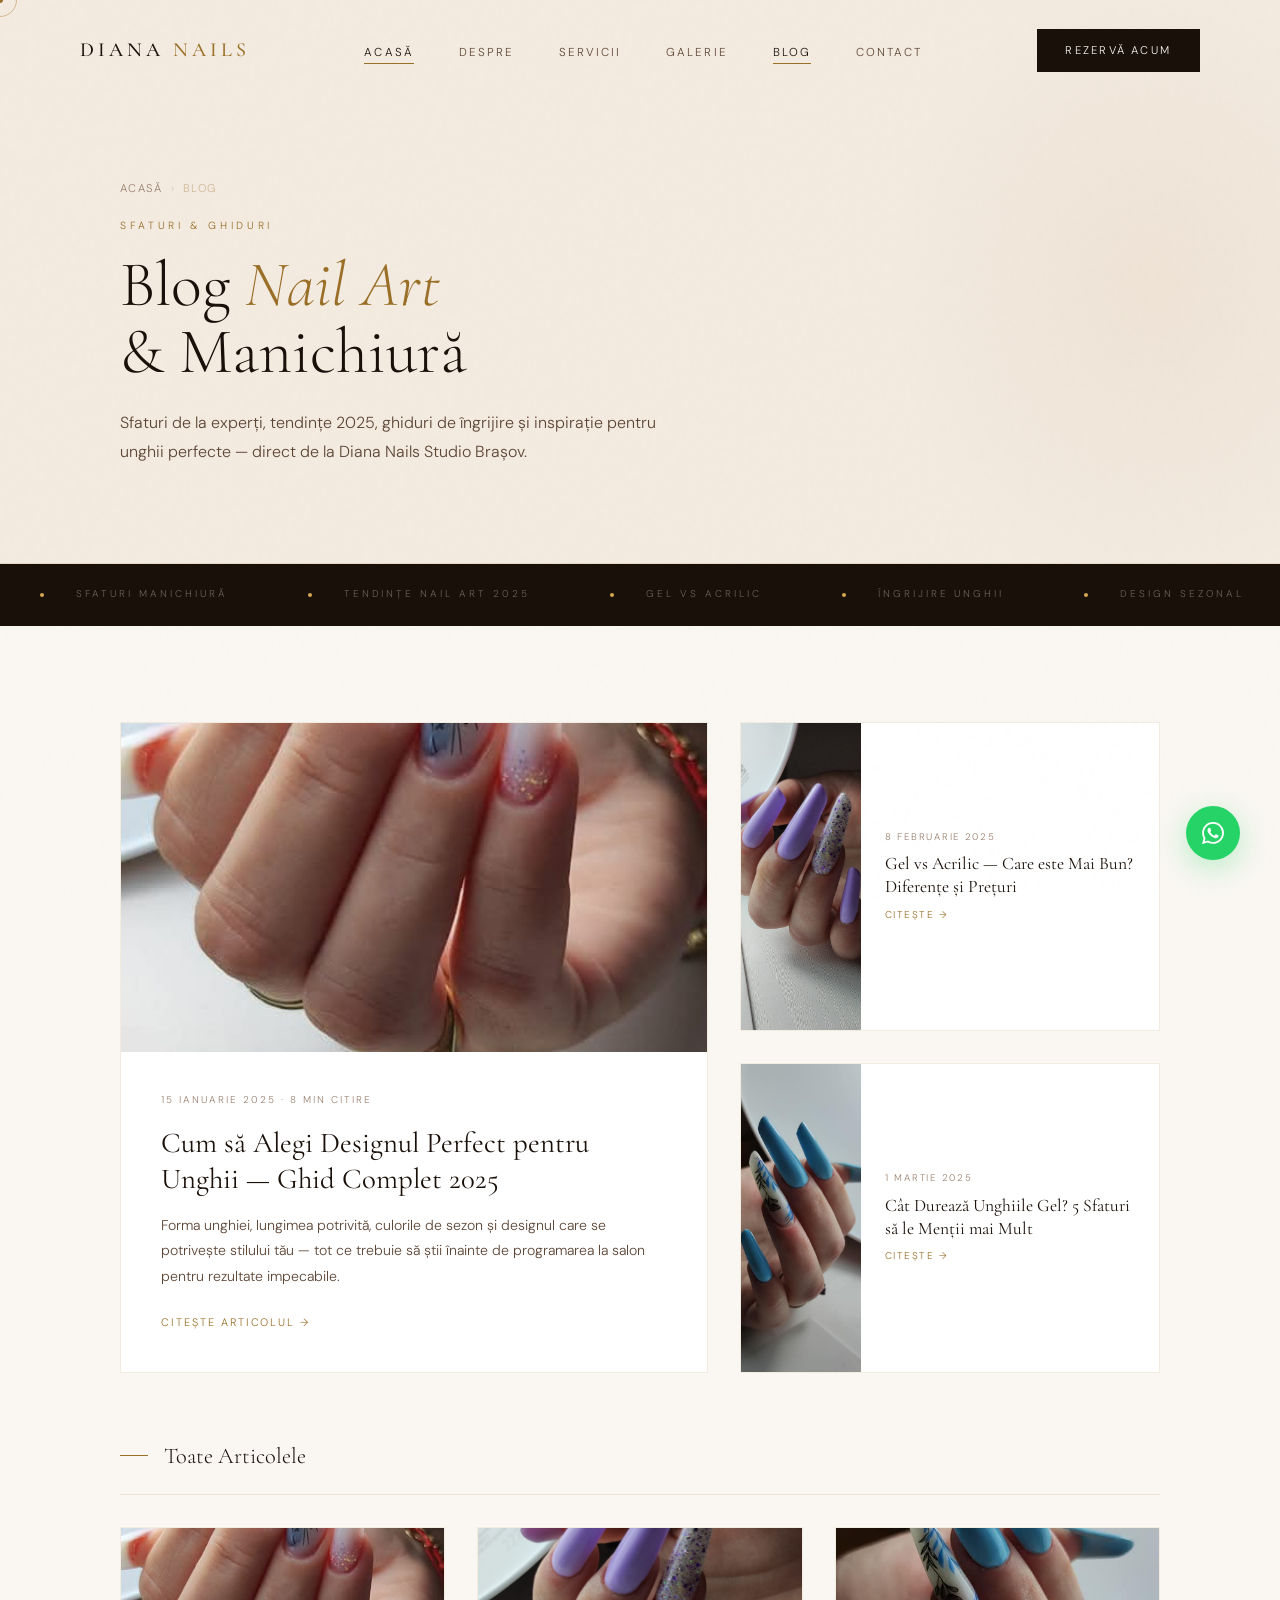
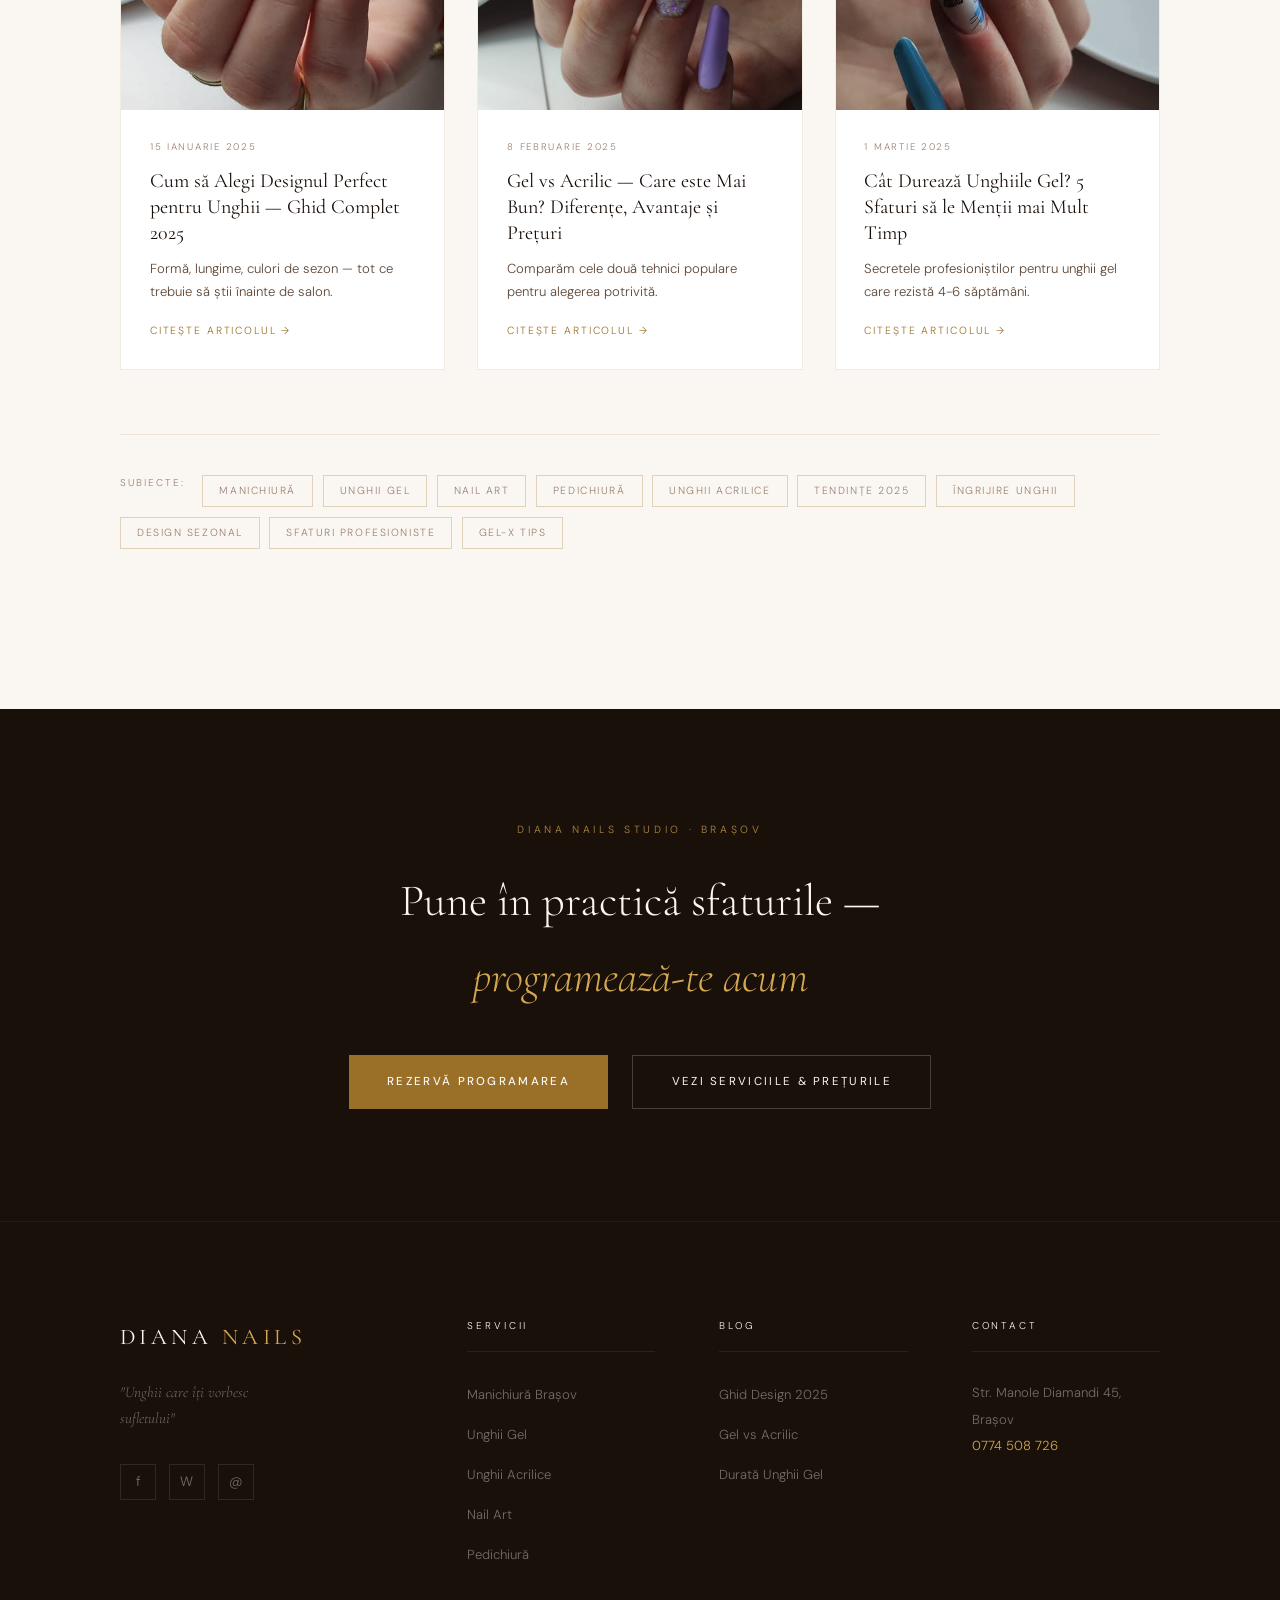
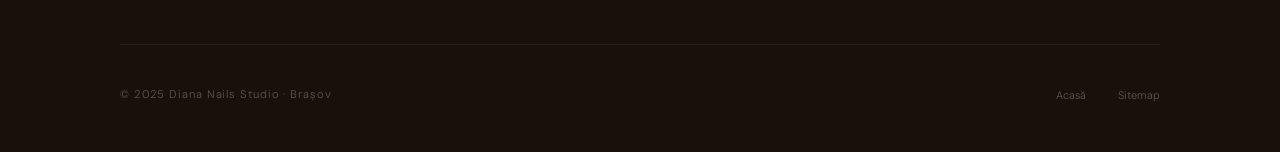
==== blog/index.html @ 29552ce3 "Initial commit — Diana Nails website" ====
<!DOCTYPE html>
<html lang="ro">
<head>
  <meta charset="UTF-8">
  <meta name="viewport" content="width=device-width, initial-scale=1.0">
  <title>Blog Manichiură Brașov — Sfaturi Unghii Gel & Nail Art | Diana Nails Studio</title>
  <meta name="description" content="Articole și sfaturi despre manichiură, unghii gel, nail art și îngrijirea unghiilor. Ghiduri utile de la Diana Nails Studio Brașov — expertul tău în unghii.">
  <meta name="keywords" content="blog manichiura brasov, sfaturi unghii gel, nail art idei, ingrijire unghii, tendinte nail art 2025, diana nails blog">
  <meta name="robots" content="index, follow">
  <link rel="canonical" href="https://diananails.ro/blog/">
  <meta property="og:title" content="Blog Manichiură & Nail Art | Diana Nails Studio Brașov">
  <meta property="og:description" content="Sfaturi, tendințe și ghiduri despre manichiură și nail art de la Diana Nails Studio Brașov.">
  <meta property="og:url" content="https://diananails.ro/blog/">
  <script type="application/ld+json">{"@context":"https://schema.org","@type":"BreadcrumbList","itemListElement":[{"@type":"ListItem","position":1,"name":"Acasă","item":"https://diananails.ro/"},{"@type":"ListItem","position":2,"name":"Blog","item":"https://diananails.ro/blog/"}]}</script>
  <script type="application/ld+json">{"@context":"https://schema.org","@type":"Blog","name":"Blog Diana Nails Studio","url":"https://diananails.ro/blog/","description":"Sfaturi și ghiduri despre manichiură, unghii gel și nail art de la Diana Nails Studio Brașov","publisher":{"@type":"NailSalon","name":"Diana Nails Studio","url":"https://diananails.ro"}}</script>
  <link rel="stylesheet" href="../styles.css">
  <style>
    .blog-section { padding: 6rem 0 10rem; }
    .blog-featured { display: grid; grid-template-columns: 1.4fr 1fr; gap: 2rem; margin-bottom: 4rem; }
    .blog-featured-main {
      background: #fff; border: 1px solid var(--border); text-decoration: none; color: inherit;
      display: flex; flex-direction: column;
      transition: box-shadow .4s, border-color .4s, transform .4s var(--ease-out);
    }
    .blog-featured-main:hover { box-shadow: var(--shadow-lg); border-color: var(--border-mid); transform: translateY(-5px); }
    .blog-featured-thumb { aspect-ratio: 16/9; background: var(--bg3); display: flex; align-items: center; justify-content: center; position: relative; overflow: hidden; }
    .blog-featured-cat { position: absolute; top: 1.5rem; left: 1.5rem; background: var(--gold); color: var(--cream-text); font-size: .58rem; letter-spacing: .2em; text-transform: uppercase; padding: .35rem .9rem; }
    .blog-featured-body { padding: 2.5rem; flex: 1; display: flex; flex-direction: column; }
    .blog-featured-date { font-size: .62rem; letter-spacing: .2em; text-transform: uppercase; color: var(--text-dim); margin-bottom: 1rem; }
    .blog-featured-title { font-family: 'Cormorant Garamond', serif; font-size: 1.8rem; font-weight: 400; color: var(--dark); line-height: 1.25; margin-bottom: 1rem; flex: 1; }
    .blog-featured-excerpt { font-size: .88rem; color: var(--text); line-height: 1.8; margin-bottom: 1.5rem; }
    .blog-read-more { font-size: .68rem; letter-spacing: .18em; text-transform: uppercase; color: var(--gold); display: flex; align-items: center; gap: .5rem; transition: gap .3s; }
    .blog-featured-main:hover .blog-read-more { gap: .9rem; }
    .blog-side { display: flex; flex-direction: column; gap: 2rem; }
    .blog-side-card {
      background: #fff; border: 1px solid var(--border); text-decoration: none; color: inherit;
      display: flex; gap: 0; flex: 1;
      transition: box-shadow .4s, border-color .3s, transform .4s var(--ease-out);
    }
    .blog-side-card:hover { box-shadow: var(--shadow); border-color: var(--border-mid); transform: translateY(-3px); }
    .blog-side-thumb { width: 120px; flex-shrink: 0; background: var(--bg3); display: flex; align-items: center; justify-content: center; position: relative; }
    .blog-side-cat { position: absolute; top: .8rem; left: .8rem; background: var(--gold); color: var(--cream-text); font-size: .52rem; letter-spacing: .15em; text-transform: uppercase; padding: .25rem .6rem; }
    .blog-side-body { padding: 1.5rem; display: flex; flex-direction: column; justify-content: center; }
    .blog-side-date { font-size: .6rem; letter-spacing: .18em; text-transform: uppercase; color: var(--text-dim); margin-bottom: .5rem; }
    .blog-side-title { font-family: 'Cormorant Garamond', serif; font-size: 1.1rem; font-weight: 400; color: var(--dark); line-height: 1.3; margin-bottom: .5rem; }
    .blog-side-link { font-size: .62rem; letter-spacing: .15em; text-transform: uppercase; color: var(--gold); }
    .blog-all-section { margin-top: 2rem; }
    .blog-all-title { font-family: 'Cormorant Garamond', serif; font-size: 1.4rem; font-weight: 300; color: var(--dark); margin-bottom: 2rem; padding-bottom: 1.2rem; border-bottom: 1px solid var(--border); display: flex; align-items: center; gap: 1rem; }
    .blog-all-title::before { content: ''; display: block; width: 28px; height: 1px; background: var(--gold); }
    .blog-grid { display: grid; grid-template-columns: repeat(3, 1fr); gap: 2rem; }
    .blog-card {
      background: #fff; border: 1px solid var(--border); text-decoration: none; color: inherit;
      display: flex; flex-direction: column;
      transition: box-shadow .4s, border-color .4s, transform .4s var(--ease-out);
    }
    .blog-card:hover { box-shadow: var(--shadow-lg); border-color: var(--border-mid); transform: translateY(-5px); }
    .blog-card-thumb { aspect-ratio: 16/9; background: var(--bg3); display: flex; align-items: center; justify-content: center; position: relative; overflow: hidden; }
    .blog-card-cat { position: absolute; top: 1rem; left: 1rem; background: var(--gold); color: var(--cream-text); font-size: .56rem; letter-spacing: .18em; text-transform: uppercase; padding: .3rem .8rem; }
    .thumb-text { font-family: 'Cormorant Garamond', serif; font-size: .78rem; letter-spacing: .15em; color: var(--text-dim); }
    .blog-card-body { padding: 1.8rem; flex: 1; display: flex; flex-direction: column; }
    .blog-card-date { font-size: .6rem; letter-spacing: .18em; text-transform: uppercase; color: var(--text-dim); margin-bottom: .8rem; }
    .blog-card-title { font-family: 'Cormorant Garamond', serif; font-size: 1.25rem; font-weight: 400; color: var(--dark); line-height: 1.3; margin-bottom: .8rem; flex: 1; }
    .blog-card-excerpt { font-size: .82rem; color: var(--text); line-height: 1.7; margin-bottom: 1.2rem; }
    .blog-card-link { font-size: .65rem; letter-spacing: .18em; text-transform: uppercase; color: var(--gold); display: flex; align-items: center; gap: .5rem; transition: gap .3s; }
    .blog-card:hover .blog-card-link { gap: .9rem; }
    .blog-tags { display: flex; flex-wrap: wrap; gap: .6rem; margin-top: 4rem; padding-top: 2.5rem; border-top: 1px solid var(--border); }
    .blog-tag { padding: .4rem 1rem; border: 1px solid var(--border-mid); font-size: .65rem; letter-spacing: .15em; text-transform: uppercase; color: var(--text-dim); text-decoration: none; transition: all .3s; }
    .blog-tag:hover { border-color: var(--gold); color: var(--gold); background: rgba(154,111,40,.04); }
    @media(max-width:900px){ .blog-featured{grid-template-columns:1fr} .blog-grid{grid-template-columns:1fr} .blog-side-card{flex-direction:column} .blog-side-thumb{width:100%;height:120px} }
  </style>
</head>
<body>
<div id="progress-bar"></div><div id="cursor-dot"></div><div id="cursor-ring"></div>
<div id="loader"><div class="loader-logo">Diana Nails</div><div class="loader-line"></div></div>

<nav id="navbar">
  <a href="../index.html" class="nav-logo">Diana <span>Nails</span></a>
  <ul class="nav-links">
    <li><a href="../index.html">Acasă</a></li>
    <li><a href="../despre.html">Despre</a></li>
    <li><a href="../servicii.html">Servicii</a></li>
    <li><a href="../galerie.html">Galerie</a></li>
    <li><a href="index.html" class="active">Blog</a></li>
    <li><a href="../programari.html">Contact</a></li>
  </ul>
  <a href="../programari.html" class="nav-cta">Rezervă Acum</a>
</nav>

<section class="page-hero">
  <div class="container">
    <nav aria-label="breadcrumb" class="breadcrumb"><a href="../index.html">Acasă</a><span>›</span><span class="current">Blog</span></nav>
    <p class="page-hero-label">Sfaturi & Ghiduri</p>
    <h1 class="page-hero-title reveal">Blog <em>Nail Art</em><br>& Manichiură</h1>
    <p class="page-hero-desc reveal delay-1">Sfaturi de la experți, tendințe 2025, ghiduri de îngrijire și inspirație pentru unghii perfecte — direct de la Diana Nails Studio Brașov.</p>
  </div>
</section>

<div class="marquee-section" aria-hidden="true">
  <div class="marquee-track">
    <div class="marquee-item"><span class="dot"></span>Sfaturi Manichiură</div><div class="marquee-item"><span class="dot"></span>Tendințe Nail Art 2025</div><div class="marquee-item"><span class="dot"></span>Gel vs Acrilic</div><div class="marquee-item"><span class="dot"></span>Îngrijire Unghii</div><div class="marquee-item"><span class="dot"></span>Design Sezonal</div><div class="marquee-item"><span class="dot"></span>Sfaturi Manichiură</div><div class="marquee-item"><span class="dot"></span>Tendințe Nail Art 2025</div><div class="marquee-item"><span class="dot"></span>Gel vs Acrilic</div><div class="marquee-item"><span class="dot"></span>Îngrijire Unghii</div><div class="marquee-item"><span class="dot"></span>Design Sezonal</div>
  </div>
</div>

<section class="blog-section">
  <div class="container">

    <!-- FEATURED -->
    <div class="blog-featured reveal">
      <a href="cum-sa-alegi-designul-unghii.html" class="blog-featured-main">
        <div class="blog-featured-thumb">
          <span class="blog-featured-cat">Ghid Complet</span>
          <img src="../images/blog-1.jpeg" alt="Design unghii 2025" loading="lazy" style="width:100%;height:100%;object-fit:cover;object-position:center;position:absolute;inset:0">
        </div>
        <div class="blog-featured-body">
          <div class="blog-featured-date">15 Ianuarie 2025 · 8 min citire</div>
          <h2 class="blog-featured-title">Cum să Alegi Designul Perfect pentru Unghii — Ghid Complet 2025</h2>
          <p class="blog-featured-excerpt">Forma unghiei, lungimea potrivită, culorile de sezon și designul care se potrivește stilului tău — tot ce trebuie să știi înainte de programarea la salon pentru rezultate impecabile.</p>
          <span class="blog-read-more">Citește articolul →</span>
        </div>
      </a>
      <div class="blog-side">
        <a href="gel-vs-acrilic.html" class="blog-side-card">
          <div class="blog-side-thumb">
            <span class="blog-side-cat">Comparație</span>
            <img src="../images/blog-2.jpeg" alt="Gel vs Acrilic" loading="lazy" style="width:100%;height:100%;object-fit:cover;object-position:center;position:absolute;inset:0">
          </div>
          <div class="blog-side-body">
            <div class="blog-side-date">8 Februarie 2025</div>
            <h3 class="blog-side-title">Gel vs Acrilic — Care este Mai Bun? Diferențe și Prețuri</h3>
            <span class="blog-side-link">Citește →</span>
          </div>
        </a>
        <a href="cat-dureaza-unghiile-gel.html" class="blog-side-card">
          <div class="blog-side-thumb">
            <span class="blog-side-cat">Sfaturi</span>
            <img src="../images/blog-3.jpeg" alt="Cât durează unghiile gel" loading="lazy" style="width:100%;height:100%;object-fit:cover;object-position:center;position:absolute;inset:0">
          </div>
          <div class="blog-side-body">
            <div class="blog-side-date">1 Martie 2025</div>
            <h3 class="blog-side-title">Cât Durează Unghiile Gel? 5 Sfaturi să le Menții mai Mult</h3>
            <span class="blog-side-link">Citește →</span>
          </div>
        </a>
      </div>
    </div>

    <!-- ALL ARTICLES -->
    <div class="blog-all-section">
      <div class="blog-all-title reveal">Toate Articolele</div>
      <div class="blog-grid">
        <a href="cum-sa-alegi-designul-unghii.html" class="blog-card reveal">
          <div class="blog-card-thumb"><span class="blog-card-cat">Ghid</span><img src="../images/blog-1.jpeg" alt="Design unghii 2025" loading="lazy" style="width:100%;height:100%;object-fit:cover;object-position:center;position:absolute;inset:0"></div>
          <div class="blog-card-body">
            <div class="blog-card-date">15 Ianuarie 2025</div>
            <h3 class="blog-card-title">Cum să Alegi Designul Perfect pentru Unghii — Ghid Complet 2025</h3>
            <p class="blog-card-excerpt">Formă, lungime, culori de sezon — tot ce trebuie să știi înainte de salon.</p>
            <span class="blog-card-link">Citește articolul →</span>
          </div>
        </a>
        <a href="gel-vs-acrilic.html" class="blog-card reveal delay-1">
          <div class="blog-card-thumb"><span class="blog-card-cat">Comparație</span><img src="../images/blog-2.jpeg" alt="Gel vs acrilic" loading="lazy" style="width:100%;height:100%;object-fit:cover;object-position:center;position:absolute;inset:0"></div>
          <div class="blog-card-body">
            <div class="blog-card-date">8 Februarie 2025</div>
            <h3 class="blog-card-title">Gel vs Acrilic — Care este Mai Bun? Diferențe, Avantaje și Prețuri</h3>
            <p class="blog-card-excerpt">Comparăm cele două tehnici populare pentru alegerea potrivită.</p>
            <span class="blog-card-link">Citește articolul →</span>
          </div>
        </a>
        <a href="cat-dureaza-unghiile-gel.html" class="blog-card reveal delay-2">
          <div class="blog-card-thumb"><span class="blog-card-cat">Sfaturi</span><img src="../images/blog-3.jpeg" alt="Cât durează unghiile gel" loading="lazy" style="width:100%;height:100%;object-fit:cover;object-position:center;position:absolute;inset:0"></div>
          <div class="blog-card-body">
            <div class="blog-card-date">1 Martie 2025</div>
            <h3 class="blog-card-title">Cât Durează Unghiile Gel? 5 Sfaturi să le Menții mai Mult Timp</h3>
            <p class="blog-card-excerpt">Secretele profesioniștilor pentru unghii gel care rezistă 4-6 săptămâni.</p>
            <span class="blog-card-link">Citește articolul →</span>
          </div>
        </a>
      </div>
    </div>

    <!-- TAGS -->
    <div class="blog-tags reveal">
      <span style="font-size:.62rem;letter-spacing:.2em;text-transform:uppercase;color:var(--text-dim);margin-right:.5rem">Subiecte:</span>
      <a href="#" class="blog-tag">Manichiură</a>
      <a href="#" class="blog-tag">Unghii Gel</a>
      <a href="#" class="blog-tag">Nail Art</a>
      <a href="#" class="blog-tag">Pedichiură</a>
      <a href="#" class="blog-tag">Unghii Acrilice</a>
      <a href="#" class="blog-tag">Tendințe 2025</a>
      <a href="#" class="blog-tag">Îngrijire Unghii</a>
      <a href="#" class="blog-tag">Design Sezonal</a>
      <a href="#" class="blog-tag">Sfaturi Profesioniste</a>
      <a href="#" class="blog-tag">Gel-X Tips</a>
    </div>
  </div>
</section>

<section style="padding:7rem 0;background:var(--bg-dark);text-align:center">
  <div class="container">
    <p style="font-size:.65rem;letter-spacing:.35em;text-transform:uppercase;color:var(--gold-light);margin-bottom:1.5rem;opacity:.8">Diana Nails Studio · Brașov</p>
    <h2 style="font-family:'Cormorant Garamond',serif;font-size:clamp(2rem,3.5vw,3.2rem);font-weight:300;color:var(--cream-text);margin-bottom:2.5rem" class="reveal">Pune în practică sfaturile —<br><em style="font-style:italic;color:var(--gold-light)">programează-te acum</em></h2>
    <div class="reveal delay-1" style="display:flex;gap:1.5rem;justify-content:center;flex-wrap:wrap">
      <a href="../programari.html" class="btn-gold"><span>Rezervă Programarea</span></a>
      <a href="../servicii.html" class="btn-outline" style="border-color:rgba(250,247,242,.2);color:var(--cream-text)"><span>Vezi Serviciile & Prețurile</span></a>
    </div>
  </div>
</section>

<footer class="site-footer">
  <div class="container">
    <div class="footer-top">
      <div><a href="../index.html" class="footer-logo">Diana <span>Nails</span></a><p class="footer-tagline">"Unghii care îți vorbesc<br>sufletului"</p><div class="footer-social"><a href="https://www.facebook.com/NailsbyDyanaSlavu" target="_blank" rel="noopener" class="footer-social-link">f</a><a href="https://wa.me/40774508726" target="_blank" rel="noopener" class="footer-social-link">W</a><a href="mailto:contact@diananails.ro" class="footer-social-link">@</a></div></div>
      <div><div class="footer-col-title">Servicii</div><ul class="footer-links"><li><a href="../servicii.html">Manichiură Brașov</a></li><li><a href="../servicii.html#gel">Unghii Gel</a></li><li><a href="../servicii.html#acrilic">Unghii Acrilice</a></li><li><a href="../servicii.html#nailart">Nail Art</a></li><li><a href="../servicii.html#pedicure">Pedichiură</a></li></ul></div>
      <div><div class="footer-col-title">Blog</div><ul class="footer-links"><li><a href="cum-sa-alegi-designul-unghii.html">Ghid Design 2025</a></li><li><a href="gel-vs-acrilic.html">Gel vs Acrilic</a></li><li><a href="cat-dureaza-unghiile-gel.html">Durată Unghii Gel</a></li></ul></div>
      <div><div class="footer-col-title">Contact</div><div style="font-size:.82rem;color:rgba(250,247,242,.4);line-height:2"><div>Str. Manole Diamandi 45, Brașov</div><a href="tel:+40774508726" style="color:var(--gold-light);text-decoration:none;display:block">0774 508 726</a></div></div>
    </div>
    <div class="footer-bottom"><p class="footer-copy">© 2025 Diana Nails Studio · Brașov</p><div class="footer-bottom-links"><a href="../index.html">Acasă</a><a href="../sitemap.xml">Sitemap</a></div></div>
  </div>
</footer>
<a href="https://wa.me/40774508726" target="_blank" rel="noopener" class="whatsapp-float"><svg width="22" height="22" viewBox="0 0 24 24" fill="currentColor"><path d="M17.472 14.382c-.297-.149-1.758-.867-2.03-.967-.273-.099-.471-.148-.67.15-.197.297-.767.966-.94 1.164-.173.199-.347.223-.644.075-.297-.15-1.255-.463-2.39-1.475-.883-.788-1.48-1.761-1.653-2.059-.173-.297-.018-.458.13-.606.134-.133.298-.347.446-.52.149-.174.198-.298.298-.497.099-.198.05-.371-.025-.52-.075-.149-.669-1.612-.916-2.207-.242-.579-.487-.5-.669-.51-.173-.008-.371-.01-.57-.01-.198 0-.52.074-.792.372-.272.297-1.04 1.016-1.04 2.479 0 1.462 1.065 2.875 1.213 3.074.149.198 2.096 3.2 5.077 4.487.709.306 1.262.489 1.694.625.712.227 1.36.195 1.871.118.571-.085 1.758-.719 2.006-1.413.248-.694.248-1.289.173-1.413-.074-.124-.272-.198-.57-.347m-5.421 7.403h-.004a9.87 9.87 0 01-5.031-1.378l-.361-.214-3.741.982.998-3.648-.235-.374a9.86 9.86 0 01-1.51-5.26c.001-5.45 4.436-9.884 9.888-9.884 2.64 0 5.122 1.03 6.988 2.898a9.825 9.825 0 012.893 6.994c-.003 5.45-4.437 9.884-9.885 9.884m8.413-18.297A11.815 11.815 0 0012.05 0C5.495 0 .16 5.335.157 11.892c0 2.096.547 4.142 1.588 5.945L.057 24l6.305-1.654a11.882 11.882 0 005.683 1.448h.005c6.554 0 11.89-5.335 11.893-11.893a11.821 11.821 0 00-3.48-8.413z"/></svg></a>
<script src="../app.js"></script>
</body>
</html>
---- styles.css ----
/* ═══════════════════════════════════════════════════
   DIANA NAILS STUDIO — Shared Stylesheet
   diananails.ro
═══════════════════════════════════════════════════ */

/* ─── GOOGLE FONTS ──────────────────────────────── */
@import url('https://fonts.googleapis.com/css2?family=Cormorant+Garamond:ital,wght@0,300;0,400;0,500;0,600;1,300;1,400;1,500;1,600&family=DM+Sans:ital,opsz,wght@0,9..40,300;0,9..40,400;0,9..40,500;1,9..40,300&display=swap');

/* ─── VARIABLES ─────────────────────────────────── */
:root {
  --bg:           #FAF7F2;
  --bg2:          #F3EAE0;
  --bg3:          #EAE0D2;
  --bg-dark:      #1A100A;
  --gold:         #9A6F28;
  --gold-mid:     #B88A3C;
  --gold-light:   #D4A850;
  --rose:         #A85858;
  --rose-light:   #C47878;
  --dark:         #1A100A;
  --text:         #5C4535;
  --text-dim:     #9A8070;
  --cream-text:   #FAF7F2;
  --border:       rgba(154, 111, 40, 0.14);
  --border-mid:   rgba(154, 111, 40, 0.28);
  --border-hover: rgba(154, 111, 40, 0.5);
  --shadow:       0 4px 24px rgba(26, 16, 10, 0.08);
  --shadow-lg:    0 16px 60px rgba(26, 16, 10, 0.14);
  --radius:       3px;
  --ease:         cubic-bezier(.76, 0, .24, 1);
  --ease-out:     cubic-bezier(.22, 1, .36, 1);
}

/* ─── RESET ─────────────────────────────────────── */
*, *::before, *::after { box-sizing: border-box; margin: 0; padding: 0; }
html { scroll-behavior: smooth; font-size: 16px; }
body {
  background: var(--bg);
  color: var(--text);
  font-family: 'DM Sans', sans-serif;
  font-weight: 300;
  line-height: 1.7;
  overflow-x: hidden;
  cursor: none;
}
img { max-width: 100%; height: auto; display: block; }
a { color: inherit; }

/* ─── SCROLLBAR ─────────────────────────────────── */
::-webkit-scrollbar { width: 4px; }
::-webkit-scrollbar-track { background: var(--bg); }
::-webkit-scrollbar-thumb { background: var(--gold); border-radius: 2px; }

/* ─── CURSOR ─────────────────────────────────────── */
#cursor-dot {
  position: fixed; top: 0; left: 0;
  width: 6px; height: 6px;
  background: var(--gold);
  border-radius: 50%;
  pointer-events: none; z-index: 9999;
  transform: translate(-50%,-50%);
  transition: transform .1s, width .3s, height .3s, background .3s;
}
#cursor-ring {
  position: fixed; top: 0; left: 0;
  width: 34px; height: 34px;
  border: 1.5px solid var(--gold-mid);
  border-radius: 50%;
  pointer-events: none; z-index: 9998;
  transform: translate(-50%,-50%);
  transition: transform .12s var(--ease-out), width .4s var(--ease-out),
              height .4s var(--ease-out), opacity .3s, border-color .3s;
  opacity: .5;
}
body.cursor-hover #cursor-dot { width: 10px; height: 10px; background: var(--gold-light); }
body.cursor-hover #cursor-ring { width: 52px; height: 52px; opacity: .3; }
body.cursor-click #cursor-dot { transform: translate(-50%,-50%) scale(.5); }

/* ─── PROGRESS BAR ──────────────────────────────── */
#progress-bar {
  position: fixed; top: 0; left: 0;
  height: 2px;
  background: linear-gradient(90deg, var(--gold), var(--rose));
  transform-origin: left; transform: scaleX(0);
  z-index: 200; transition: transform .1s linear;
}

/* ─── LOADER ─────────────────────────────────────── */
#loader {
  position: fixed; inset: 0;
  background: var(--bg-dark);
  z-index: 9000;
  display: flex; align-items: center; justify-content: center; flex-direction: column;
  transition: opacity .9s var(--ease), visibility .9s;
}
#loader.hidden { opacity: 0; visibility: hidden; pointer-events: none; }
.loader-logo {
  font-family: 'Cormorant Garamond', serif;
  font-size: 2rem; font-weight: 400;
  letter-spacing: .35em; color: var(--cream-text);
  text-transform: uppercase;
  opacity: 0; animation: loaderFade 1s .4s var(--ease-out) forwards;
}
.loader-line {
  width: 0; height: 1px;
  background: linear-gradient(90deg, transparent, #c9a96e, transparent);
  margin-top: 1.5rem;
  animation: loaderLine 1.2s .6s var(--ease-out) forwards;
}
@keyframes loaderFade { to { opacity: 1; } }
@keyframes loaderLine { to { width: 180px; } }

/* ─── NAV ────────────────────────────────────────── */
nav#navbar {
  position: fixed; top: 0; left: 0; right: 0;
  z-index: 100;
  padding: 1.8rem 5rem;
  display: flex; align-items: center; justify-content: space-between;
  transition: padding .5s var(--ease), background .5s, border-color .5s, box-shadow .5s;
}
nav#navbar.scrolled {
  padding: 1rem 5rem;
  background: rgba(250, 247, 242, 0.92);
  backdrop-filter: blur(20px);
  border-bottom: 1px solid var(--border);
  box-shadow: var(--shadow);
}
.nav-logo {
  font-family: 'Cormorant Garamond', serif;
  font-size: 1.25rem; font-weight: 500;
  letter-spacing: .2em; color: var(--dark);
  text-decoration: none; text-transform: uppercase;
}
.nav-logo span { color: var(--gold); }
.nav-links { display: flex; gap: 2.8rem; list-style: none; }
.nav-links a {
  font-size: .72rem; letter-spacing: .18em; text-transform: uppercase;
  color: var(--text); text-decoration: none; position: relative; transition: color .3s;
}
.nav-links a::after {
  content: ''; position: absolute; bottom: -4px; left: 0;
  width: 0; height: 1px; background: var(--gold);
  transition: width .4s var(--ease-out);
}
.nav-links a:hover, .nav-links a.active { color: var(--dark); }
.nav-links a:hover::after, .nav-links a.active::after { width: 100%; }
.nav-cta {
  font-size: .7rem; letter-spacing: .2em; text-transform: uppercase;
  color: var(--cream-text); background: var(--dark);
  border: none; padding: .75rem 1.8rem; cursor: none;
  text-decoration: none; transition: background .3s, transform .3s var(--ease-out), box-shadow .3s;
  display: inline-block;
}
.nav-cta:hover {
  background: var(--gold);
  box-shadow: 0 8px 30px rgba(154, 111, 40, .25);
  transform: translateY(-2px);
}
.nav-mobile-btn {
  display: none; background: none; border: none;
  cursor: none; padding: .5rem;
  flex-direction: column; gap: 5px;
}
.nav-mobile-btn span {
  display: block; width: 24px; height: 1px;
  background: var(--dark); transition: all .3s;
}

/* ─── CONTAINER ──────────────────────────────────── */
.container { max-width: 1200px; margin: 0 auto; padding: 0 5rem; }

/* ─── SECTION LABELS ─────────────────────────────── */
.section-tag {
  font-size: .65rem; letter-spacing: .35em; text-transform: uppercase;
  color: var(--gold); display: flex; align-items: center; gap: 1rem; margin-bottom: 1.5rem;
}
.section-tag::before {
  content: ''; display: block; width: 28px; height: 1px; background: var(--gold);
}
.section-title {
  font-family: 'Cormorant Garamond', serif;
  font-size: clamp(2.5rem, 4vw, 4rem);
  font-weight: 300; line-height: 1.1; color: var(--dark);
}
.section-title em { font-style: italic; color: var(--gold); }

/* ─── BUTTONS ────────────────────────────────────── */
.btn-primary {
  display: inline-flex; align-items: center; gap: .8rem;
  padding: 1rem 2.4rem;
  background: var(--dark); color: var(--cream-text);
  font-size: .72rem; letter-spacing: .2em; text-transform: uppercase;
  text-decoration: none; font-family: 'DM Sans', sans-serif; font-weight: 500;
  position: relative; overflow: hidden;
  transition: transform .3s var(--ease-out), box-shadow .3s; cursor: none;
}
.btn-primary::before {
  content: ''; position: absolute; inset: 0;
  background: var(--gold); transform: translateX(-101%);
  transition: transform .5s var(--ease);
}
.btn-primary:hover::before { transform: translateX(0); }
.btn-primary:hover { transform: translateY(-3px); box-shadow: 0 14px 40px rgba(26,16,10,.2); }
.btn-primary span { position: relative; z-index: 1; }
.btn-gold {
  display: inline-flex; align-items: center; gap: .8rem;
  padding: 1rem 2.4rem;
  background: var(--gold); color: var(--cream-text);
  font-size: .72rem; letter-spacing: .2em; text-transform: uppercase;
  text-decoration: none; font-family: 'DM Sans', sans-serif; font-weight: 500;
  position: relative; overflow: hidden;
  transition: transform .3s var(--ease-out), box-shadow .3s; cursor: none;
}
.btn-gold::before {
  content: ''; position: absolute; inset: 0;
  background: var(--gold-light); transform: translateX(-101%);
  transition: transform .5s var(--ease);
}
.btn-gold:hover::before { transform: translateX(0); }
.btn-gold:hover { transform: translateY(-3px); box-shadow: 0 14px 40px rgba(154,111,40,.3); }
.btn-gold span { position: relative; z-index: 1; }
.btn-outline {
  display: inline-flex; align-items: center; gap: .8rem;
  padding: 1rem 2.4rem; border: 1.5px solid var(--border-mid);
  color: var(--dark); font-size: .72rem; letter-spacing: .2em; text-transform: uppercase;
  text-decoration: none; font-family: 'DM Sans', sans-serif; font-weight: 400;
  transition: border-color .3s, color .3s, background .3s, transform .3s var(--ease-out);
  cursor: none;
}
.btn-outline:hover {
  border-color: var(--gold); color: var(--gold);
  background: rgba(154,111,40,.04); transform: translateY(-3px);
}

/* ─── REVEAL ─────────────────────────────────────── */
.reveal {
  opacity: 0; transform: translateY(36px);
  transition: opacity .9s var(--ease-out), transform .9s var(--ease-out);
}
.reveal.visible { opacity: 1; transform: translateY(0); }
.reveal-left { opacity: 0; transform: translateX(-36px); transition: opacity .9s var(--ease-out), transform .9s var(--ease-out); }
.reveal-left.visible { opacity: 1; transform: translateX(0); }
.reveal-right { opacity: 0; transform: translateX(36px); transition: opacity .9s var(--ease-out), transform .9s var(--ease-out); }
.reveal-right.visible { opacity: 1; transform: translateX(0); }
.delay-1 { transition-delay: .1s; } .delay-2 { transition-delay: .2s; }
.delay-3 { transition-delay: .3s; } .delay-4 { transition-delay: .4s; }
.delay-5 { transition-delay: .5s; } .delay-6 { transition-delay: .6s; }

/* ─── MARQUEE ────────────────────────────────────── */
.marquee-section {
  padding: 1.4rem 0; background: var(--bg-dark);
  overflow: hidden; position: relative; z-index: 2;
}
.marquee-track {
  display: flex; align-items: center;
  animation: marqueeScroll 28s linear infinite; white-space: nowrap;
}
.marquee-track:hover { animation-play-state: paused; }
.marquee-item {
  display: inline-flex; align-items: center; gap: 2rem;
  padding: 0 2.5rem; font-size: .62rem; letter-spacing: .3em;
  text-transform: uppercase; color: rgba(250,247,242,.35);
}
.marquee-item .dot { width: 4px; height: 4px; border-radius: 50%; background: var(--gold-light); flex-shrink: 0; }
@keyframes marqueeScroll { from { transform: translateX(0); } to { transform: translateX(-50%); } }

/* ─── FOOTER ─────────────────────────────────────── */
footer.site-footer {
  background: var(--bg-dark);
  color: rgba(250,247,242,.5);
  padding: 6rem 0 3rem;
  border-top: 1px solid rgba(255,255,255,.05);
}
.footer-top {
  display: grid; grid-template-columns: 1.5fr 1fr 1fr 1fr;
  gap: 4rem; margin-bottom: 4rem;
}
.footer-logo {
  font-family: 'Cormorant Garamond', serif; font-size: 1.4rem;
  font-weight: 400; letter-spacing: .2em; color: var(--cream-text);
  text-decoration: none; text-transform: uppercase; display: inline-block; margin-bottom: 1.5rem;
}
.footer-logo span { color: var(--gold-light); }
.footer-tagline {
  font-family: 'Cormorant Garamond', serif; font-size: .95rem;
  font-style: italic; color: rgba(250,247,242,.4); line-height: 1.7; margin-bottom: 2rem;
}
.footer-social { display: flex; gap: .8rem; }
.footer-social-link {
  width: 36px; height: 36px; border: 1px solid rgba(255,255,255,.1);
  display: flex; align-items: center; justify-content: center;
  color: rgba(250,247,242,.4); text-decoration: none; font-size: .85rem;
  transition: all .3s;
}
.footer-social-link:hover { border-color: var(--gold-light); color: var(--gold-light); background: rgba(201,169,110,.08); }
.footer-col-title {
  font-size: .62rem; letter-spacing: .3em; text-transform: uppercase;
  color: var(--cream-text); margin-bottom: 1.8rem;
  padding-bottom: 1rem; border-bottom: 1px solid rgba(255,255,255,.07);
}
.footer-links { list-style: none; }
.footer-links li { margin-bottom: .8rem; }
.footer-links a {
  font-size: .82rem; color: rgba(250,247,242,.4); text-decoration: none; transition: color .3s;
}
.footer-links a:hover { color: var(--gold-light); }
.footer-hours-item {
  display: flex; justify-content: space-between; font-size: .8rem;
  color: rgba(250,247,242,.4); padding: .45rem 0; border-bottom: 1px solid rgba(255,255,255,.05);
}
.footer-hours-item .day { color: rgba(250,247,242,.55); }
.footer-hours-item .time { color: var(--gold-light); font-size: .75rem; }
.footer-bottom {
  padding-top: 2.5rem; border-top: 1px solid rgba(255,255,255,.06);
  display: flex; justify-content: space-between; align-items: center;
}
.footer-copy { font-size: .7rem; color: rgba(250,247,242,.3); letter-spacing: .08em; }
.footer-bottom-links { display: flex; gap: 2rem; }
.footer-bottom-links a {
  font-size: .68rem; color: rgba(250,247,242,.3); text-decoration: none; transition: color .3s;
}
.footer-bottom-links a:hover { color: var(--gold-light); }

/* ─── WHATSAPP FLOAT ─────────────────────────────── */
.whatsapp-float {
  position: fixed; bottom: 2.5rem; right: 2.5rem; z-index: 200;
  width: 54px; height: 54px; background: #25D366; border-radius: 50%;
  display: flex; align-items: center; justify-content: center;
  color: white; font-size: 1.3rem; text-decoration: none;
  box-shadow: 0 8px 30px rgba(37,211,102,.3);
  transition: transform .3s var(--ease-out), box-shadow .3s; cursor: none;
}
.whatsapp-float:hover { transform: scale(1.1) translateY(-3px); box-shadow: 0 16px 40px rgba(37,211,102,.4); }

/* ─── BREADCRUMB ─────────────────────────────────── */
.breadcrumb {
  display: flex; align-items: center; gap: .5rem;
  font-size: .7rem; letter-spacing: .12em; text-transform: uppercase;
  color: var(--text-dim); padding: 1.2rem 0;
}
.breadcrumb a { color: var(--text-dim); text-decoration: none; transition: color .3s; }
.breadcrumb a:hover { color: var(--gold); }
.breadcrumb span { color: var(--text-dim); opacity: .4; }
.breadcrumb .current { color: var(--gold); }

/* ─── PAGE HERO (inner pages) ────────────────────── */
.page-hero {
  padding: 10rem 0 6rem;
  background: var(--bg2);
  border-bottom: 1px solid var(--border);
  position: relative; overflow: hidden;
}
.page-hero::before {
  content: ''; position: absolute;
  top: 0; right: 0; width: 50%; height: 100%;
  background: radial-gradient(ellipse 60% 80% at 80% 50%, rgba(154,111,40,.06) 0%, transparent 70%);
  pointer-events: none;
}
.page-hero-label { font-size: .65rem; letter-spacing: .35em; text-transform: uppercase; color: var(--gold); margin-bottom: 1rem; }
.page-hero-title {
  font-family: 'Cormorant Garamond', serif;
  font-size: clamp(3rem, 5vw, 5rem);
  font-weight: 300; line-height: 1.05; color: var(--dark);
}
.page-hero-title em { font-style: italic; color: var(--gold); }
.page-hero-desc { font-size: 1rem; color: var(--text); max-width: 560px; margin-top: 1.5rem; line-height: 1.8; }

/* ─── DIVIDER ────────────────────────────────────── */
.gold-divider {
  width: 60px; height: 1px;
  background: linear-gradient(90deg, var(--gold), var(--gold-light), transparent);
  margin: 2rem 0;
}

/* ─── CARDS ──────────────────────────────────────── */
.card {
  background: #fff; border: 1px solid var(--border);
  padding: 2.5rem; position: relative;
  transition: box-shadow .4s, border-color .4s, transform .4s var(--ease-out);
}
.card:hover {
  box-shadow: var(--shadow-lg);
  border-color: var(--border-mid);
  transform: translateY(-4px);
}
.card::before {
  content: ''; position: absolute; top: 0; left: 0; right: 0; height: 2px;
  background: var(--gold); transform: scaleX(0); transform-origin: left;
  transition: transform .5s var(--ease-out);
}
.card:hover::before { transform: scaleX(1); }

/* ─── NOISE ──────────────────────────────────────── */
body::after {
  content: ''; position: fixed; inset: 0;
  background-image: url("data:image/svg+xml,%3Csvg viewBox='0 0 200 200' xmlns='http://www.w3.org/2000/svg'%3E%3Cfilter id='n'%3E%3CfeTurbulence type='fractalNoise' baseFrequency='0.75' numOctaves='4' stitchTiles='stitch'/%3E%3C/filter%3E%3Crect width='100%25' height='100%25' filter='url(%23n)' opacity='0.025'/%3E%3C/svg%3E");
  pointer-events: none; z-index: 0; opacity: .4;
}

/* ─── RESPONSIVE ─────────────────────────────────── */
@media (max-width: 1024px) {
  .container { padding: 0 3rem; }
  nav#navbar { padding: 1.5rem 3rem; }
  nav#navbar.scrolled { padding: 1rem 3rem; }
}
@media (max-width: 768px) {
  .container { padding: 0 1.5rem; }
  nav#navbar { padding: 1.2rem 1.5rem; }
  nav#navbar.scrolled { padding: 1rem 1.5rem; }
  .nav-links { display: none; }
  .nav-mobile-btn { display: flex; }
  .footer-top { grid-template-columns: 1fr 1fr; gap: 2.5rem; }
  .footer-bottom { flex-direction: column; gap: 1rem; text-align: center; }
  .footer-bottom-links { flex-wrap: wrap; justify-content: center; gap: 1rem; }
}

/* ─── SHARED JS COMPONENTS ───────────────────────── */
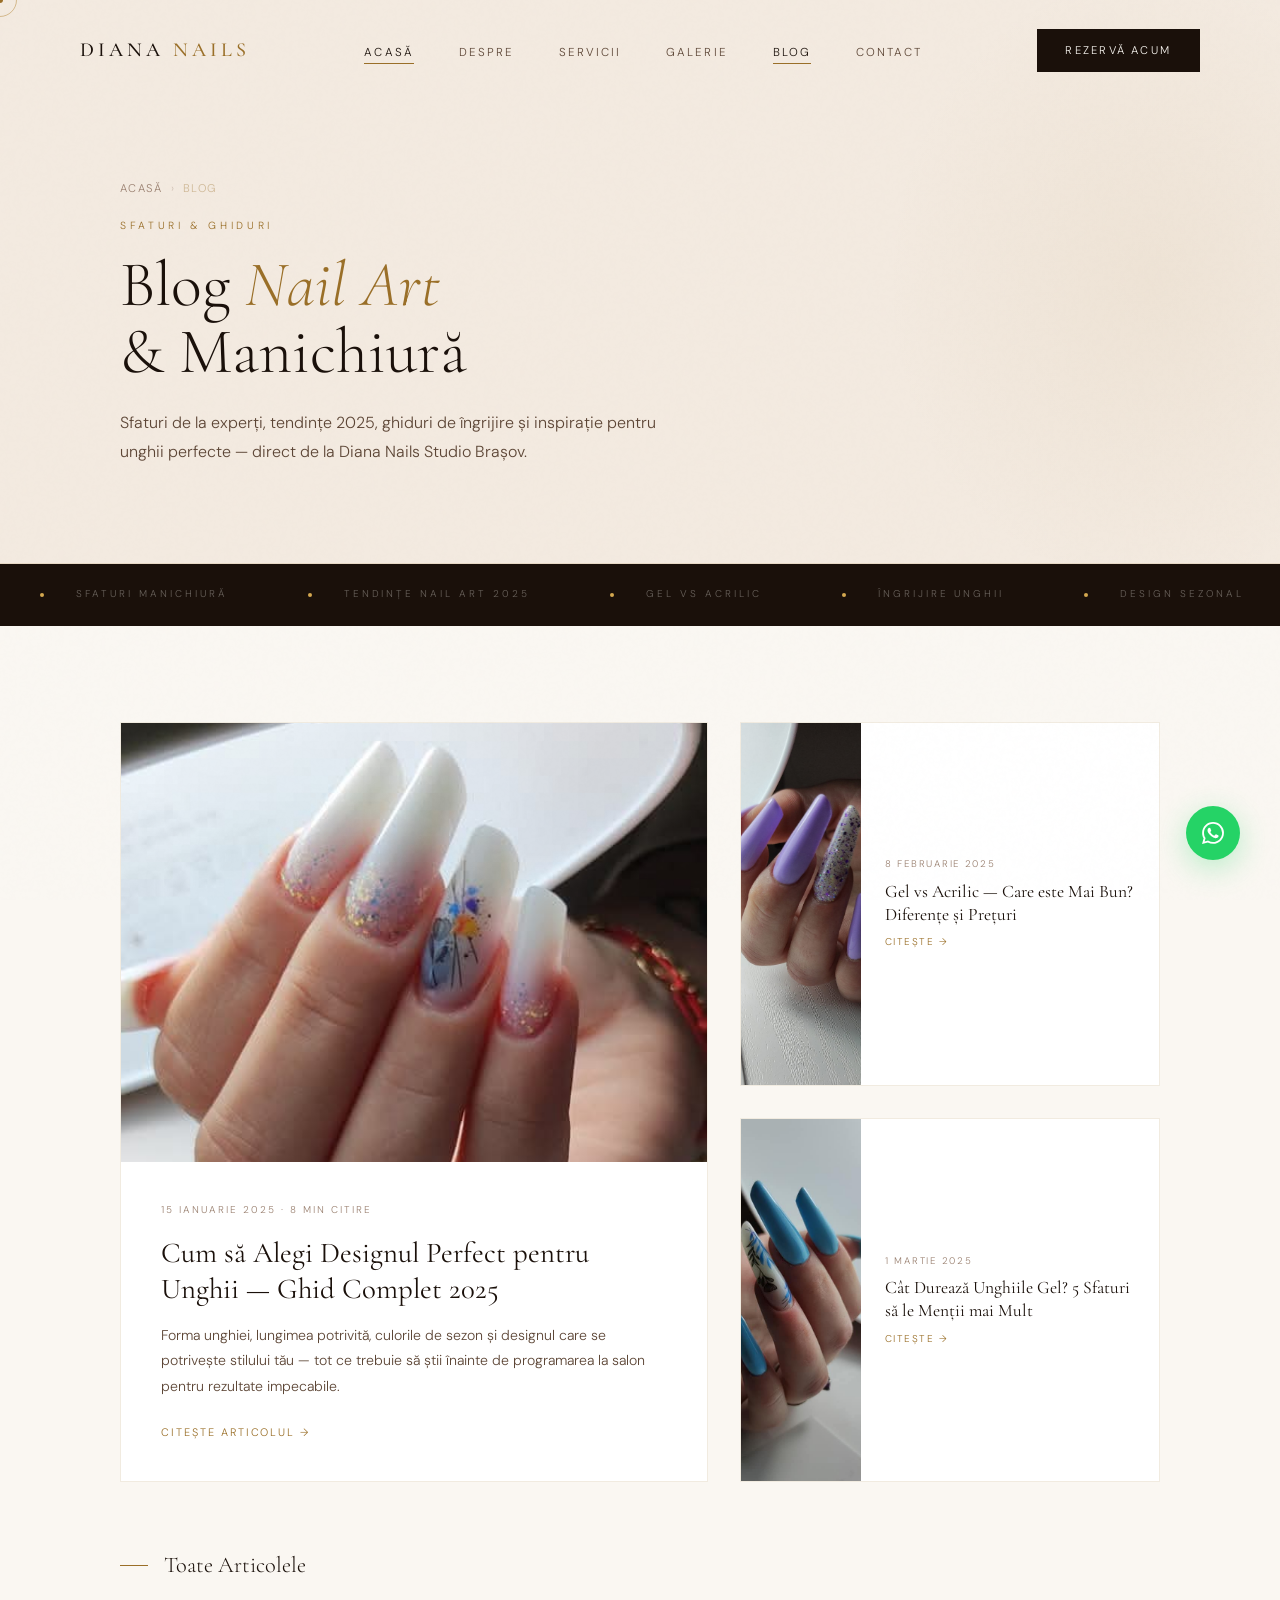
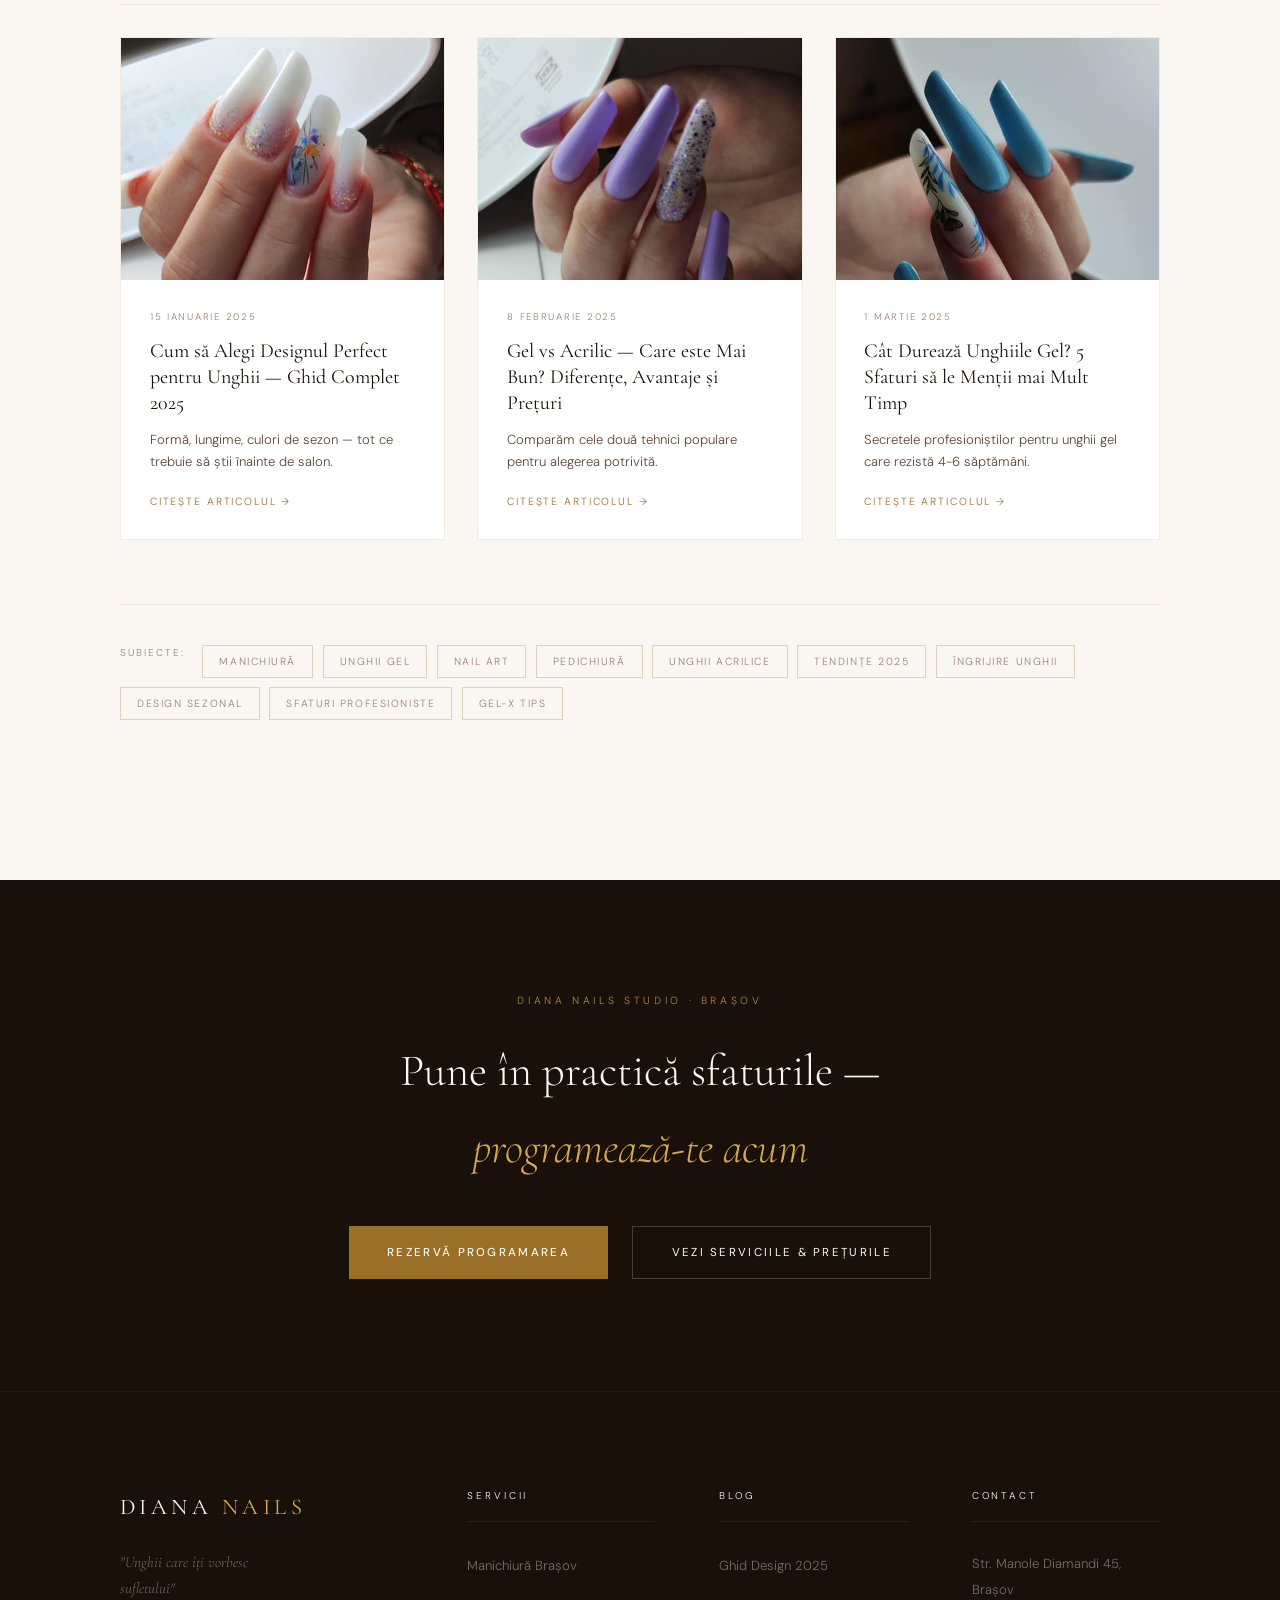
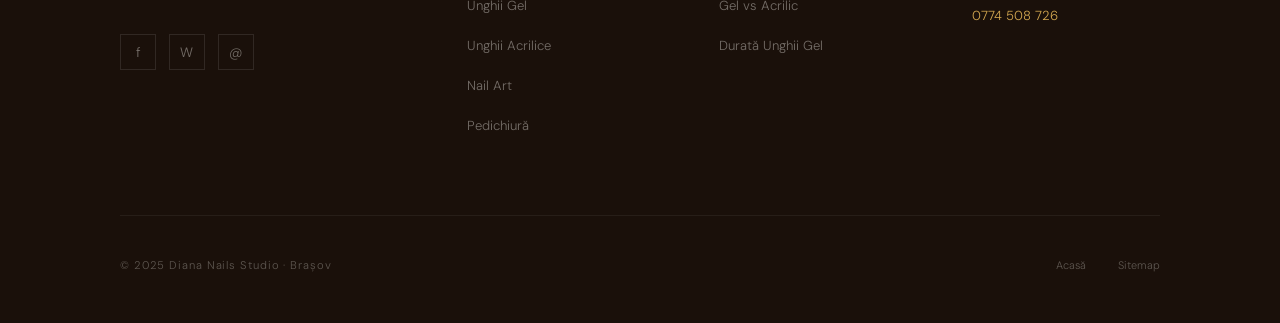
==== commit 075a64f1: "Fix poziționare imagini blog și înlocuire poză hero - Aspect ratio 16/9 → 4/3 pe cardurile de blog (" ====
--- a/blog/index.html
+++ b/blog/index.html
@@ -23,7 +23,7 @@
       transition: box-shadow .4s, border-color .4s, transform .4s var(--ease-out);
     }
     .blog-featured-main:hover { box-shadow: var(--shadow-lg); border-color: var(--border-mid); transform: translateY(-5px); }
-    .blog-featured-thumb { aspect-ratio: 16/9; background: var(--bg3); display: flex; align-items: center; justify-content: center; position: relative; overflow: hidden; }
+    .blog-featured-thumb { aspect-ratio: 4/3; background: var(--bg3); display: flex; align-items: center; justify-content: center; position: relative; overflow: hidden; }
     .blog-featured-cat { position: absolute; top: 1.5rem; left: 1.5rem; background: var(--gold); color: var(--cream-text); font-size: .58rem; letter-spacing: .2em; text-transform: uppercase; padding: .35rem .9rem; }
     .blog-featured-body { padding: 2.5rem; flex: 1; display: flex; flex-direction: column; }
     .blog-featured-date { font-size: .62rem; letter-spacing: .2em; text-transform: uppercase; color: var(--text-dim); margin-bottom: 1rem; }
@@ -54,7 +54,7 @@
       transition: box-shadow .4s, border-color .4s, transform .4s var(--ease-out);
     }
     .blog-card:hover { box-shadow: var(--shadow-lg); border-color: var(--border-mid); transform: translateY(-5px); }
-    .blog-card-thumb { aspect-ratio: 16/9; background: var(--bg3); display: flex; align-items: center; justify-content: center; position: relative; overflow: hidden; }
+    .blog-card-thumb { aspect-ratio: 4/3; background: var(--bg3); display: flex; align-items: center; justify-content: center; position: relative; overflow: hidden; }
     .blog-card-cat { position: absolute; top: 1rem; left: 1rem; background: var(--gold); color: var(--cream-text); font-size: .56rem; letter-spacing: .18em; text-transform: uppercase; padding: .3rem .8rem; }
     .thumb-text { font-family: 'Cormorant Garamond', serif; font-size: .78rem; letter-spacing: .15em; color: var(--text-dim); }
     .blog-card-body { padding: 1.8rem; flex: 1; display: flex; flex-direction: column; }
@@ -109,7 +109,7 @@
       <a href="cum-sa-alegi-designul-unghii.html" class="blog-featured-main">
         <div class="blog-featured-thumb">
           <span class="blog-featured-cat">Ghid Complet</span>
-          <img src="../images/blog-1.jpeg" alt="Design unghii 2025" loading="lazy" style="width:100%;height:100%;object-fit:cover;object-position:center;position:absolute;inset:0">
+          <img src="../images/blog-1.jpeg" alt="Design unghii 2025" loading="lazy" style="width:100%;height:100%;object-fit:cover;object-position:center 20%;position:absolute;inset:0">
         </div>
         <div class="blog-featured-body">
           <div class="blog-featured-date">15 Ianuarie 2025 · 8 min citire</div>
@@ -122,7 +122,7 @@
         <a href="gel-vs-acrilic.html" class="blog-side-card">
           <div class="blog-side-thumb">
             <span class="blog-side-cat">Comparație</span>
-            <img src="../images/blog-2.jpeg" alt="Gel vs Acrilic" loading="lazy" style="width:100%;height:100%;object-fit:cover;object-position:center;position:absolute;inset:0">
+            <img src="../images/blog-2.jpeg" alt="Gel vs Acrilic" loading="lazy" style="width:100%;height:100%;object-fit:cover;object-position:center 20%;position:absolute;inset:0">
           </div>
           <div class="blog-side-body">
             <div class="blog-side-date">8 Februarie 2025</div>
@@ -133,7 +133,7 @@
         <a href="cat-dureaza-unghiile-gel.html" class="blog-side-card">
           <div class="blog-side-thumb">
             <span class="blog-side-cat">Sfaturi</span>
-            <img src="../images/blog-3.jpeg" alt="Cât durează unghiile gel" loading="lazy" style="width:100%;height:100%;object-fit:cover;object-position:center;position:absolute;inset:0">
+            <img src="../images/blog-3.jpeg" alt="Cât durează unghiile gel" loading="lazy" style="width:100%;height:100%;object-fit:cover;object-position:center 20%;position:absolute;inset:0">
           </div>
           <div class="blog-side-body">
             <div class="blog-side-date">1 Martie 2025</div>
@@ -149,7 +149,7 @@
       <div class="blog-all-title reveal">Toate Articolele</div>
       <div class="blog-grid">
         <a href="cum-sa-alegi-designul-unghii.html" class="blog-card reveal">
-          <div class="blog-card-thumb"><span class="blog-card-cat">Ghid</span><img src="../images/blog-1.jpeg" alt="Design unghii 2025" loading="lazy" style="width:100%;height:100%;object-fit:cover;object-position:center;position:absolute;inset:0"></div>
+          <div class="blog-card-thumb"><span class="blog-card-cat">Ghid</span><img src="../images/blog-1.jpeg" alt="Design unghii 2025" loading="lazy" style="width:100%;height:100%;object-fit:cover;object-position:center 20%;position:absolute;inset:0"></div>
           <div class="blog-card-body">
             <div class="blog-card-date">15 Ianuarie 2025</div>
             <h3 class="blog-card-title">Cum să Alegi Designul Perfect pentru Unghii — Ghid Complet 2025</h3>
@@ -158,7 +158,7 @@
           </div>
         </a>
         <a href="gel-vs-acrilic.html" class="blog-card reveal delay-1">
-          <div class="blog-card-thumb"><span class="blog-card-cat">Comparație</span><img src="../images/blog-2.jpeg" alt="Gel vs acrilic" loading="lazy" style="width:100%;height:100%;object-fit:cover;object-position:center;position:absolute;inset:0"></div>
+          <div class="blog-card-thumb"><span class="blog-card-cat">Comparație</span><img src="../images/blog-2.jpeg" alt="Gel vs acrilic" loading="lazy" style="width:100%;height:100%;object-fit:cover;object-position:center 20%;position:absolute;inset:0"></div>
           <div class="blog-card-body">
             <div class="blog-card-date">8 Februarie 2025</div>
             <h3 class="blog-card-title">Gel vs Acrilic — Care este Mai Bun? Diferențe, Avantaje și Prețuri</h3>
@@ -167,7 +167,7 @@
           </div>
         </a>
         <a href="cat-dureaza-unghiile-gel.html" class="blog-card reveal delay-2">
-          <div class="blog-card-thumb"><span class="blog-card-cat">Sfaturi</span><img src="../images/blog-3.jpeg" alt="Cât durează unghiile gel" loading="lazy" style="width:100%;height:100%;object-fit:cover;object-position:center;position:absolute;inset:0"></div>
+          <div class="blog-card-thumb"><span class="blog-card-cat">Sfaturi</span><img src="../images/blog-3.jpeg" alt="Cât durează unghiile gel" loading="lazy" style="width:100%;height:100%;object-fit:cover;object-position:center 20%;position:absolute;inset:0"></div>
           <div class="blog-card-body">
             <div class="blog-card-date">1 Martie 2025</div>
             <h3 class="blog-card-title">Cât Durează Unghiile Gel? 5 Sfaturi să le Menții mai Mult Timp</h3>
